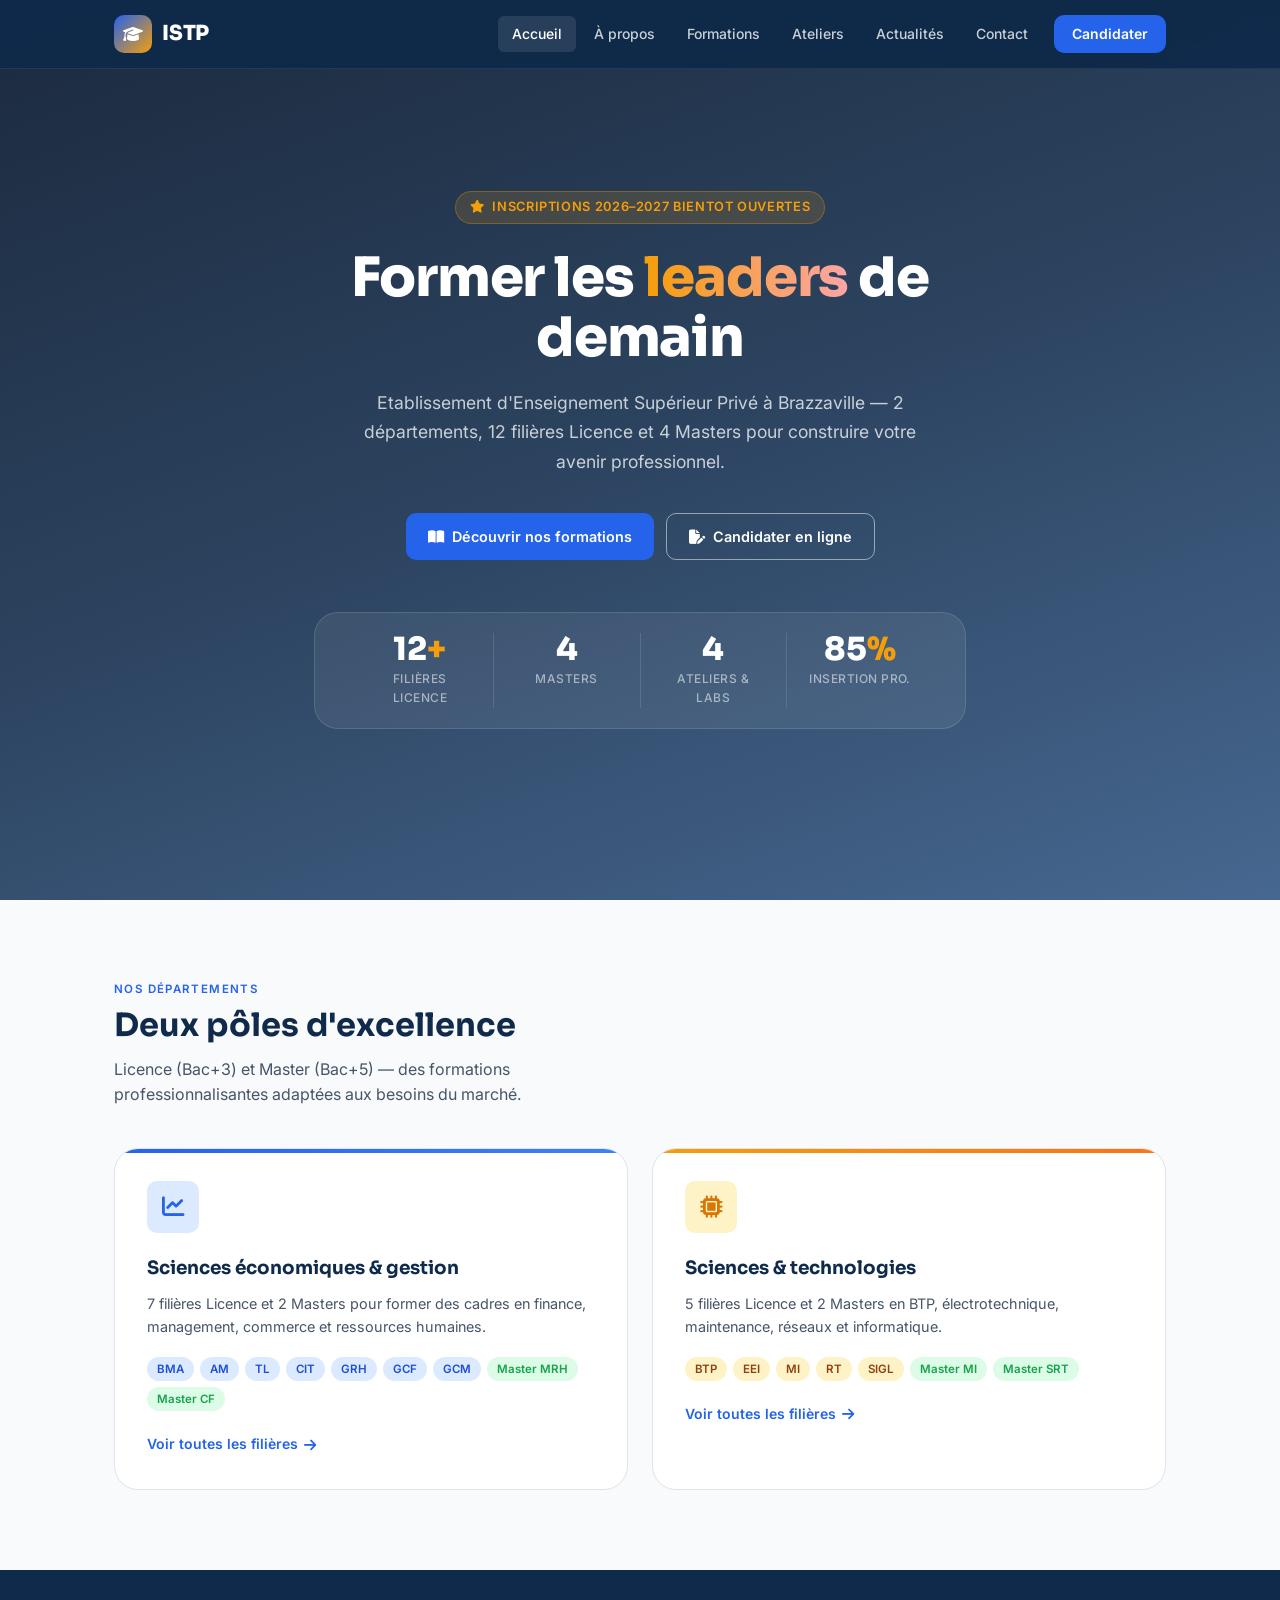
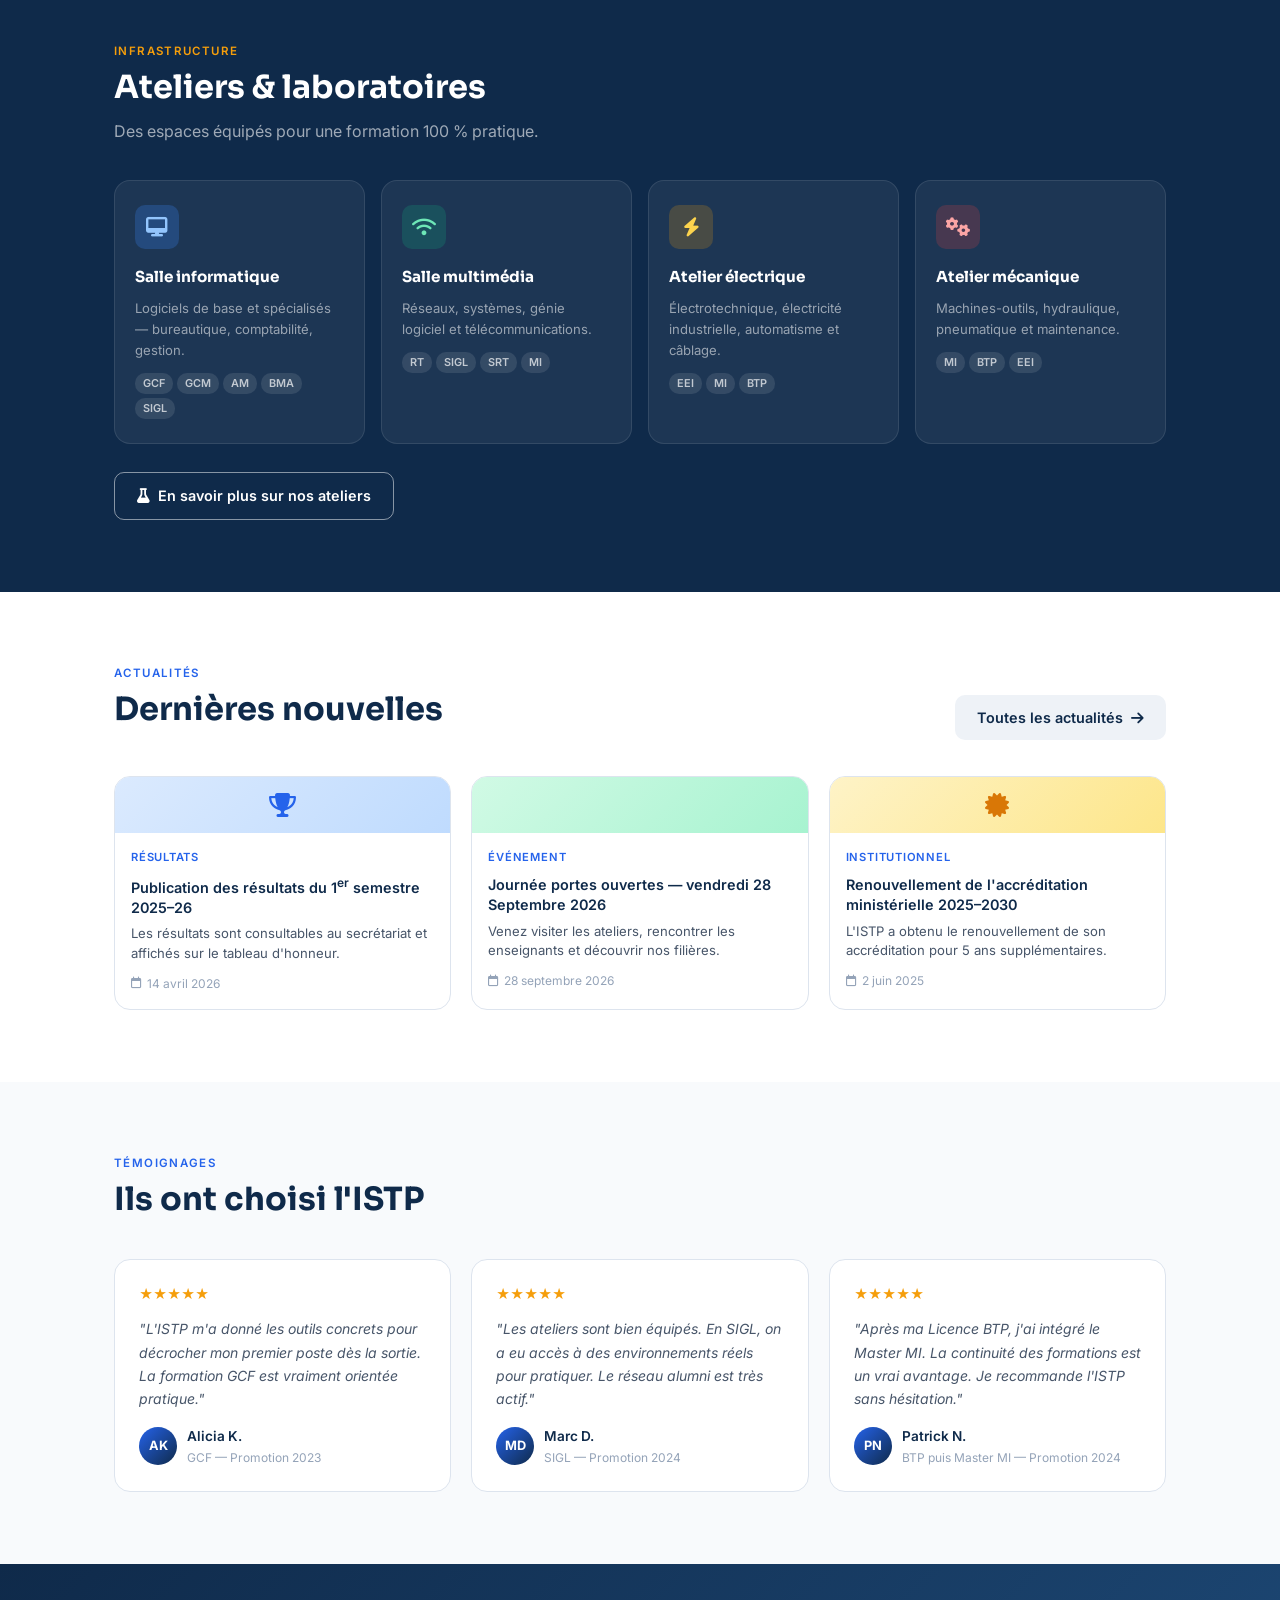
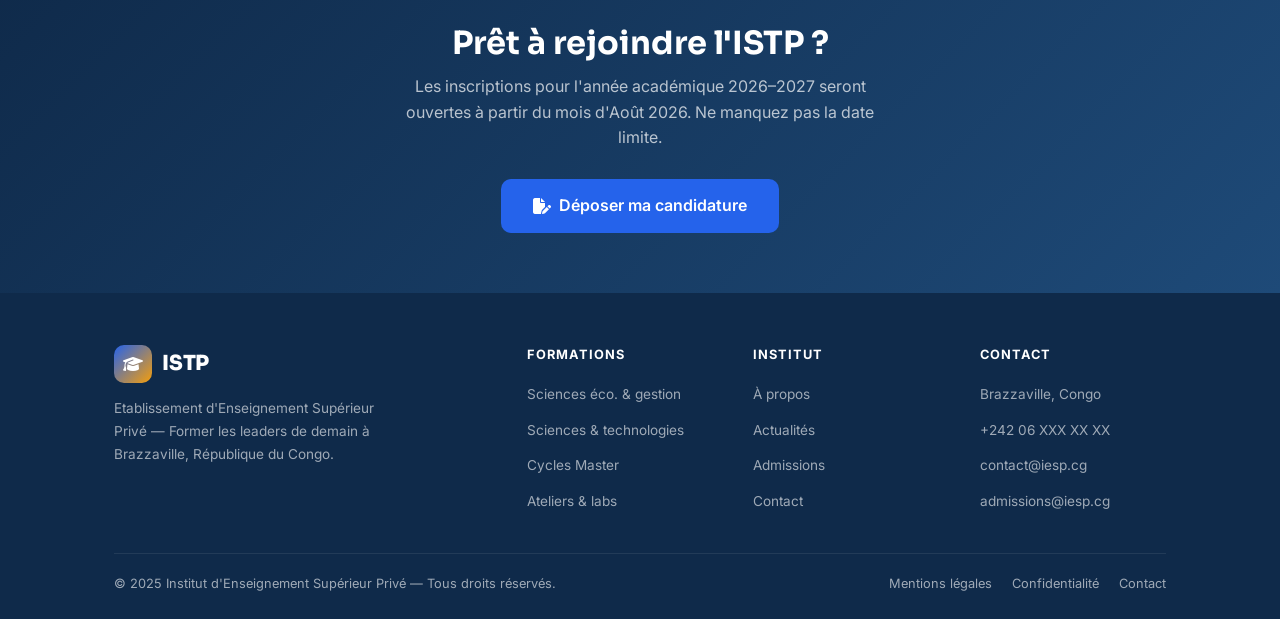
==== index.html @ 3ec04740 "Premier envoi du site ISTP" ====
<!DOCTYPE html>
<html lang="fr">
<head>
  <meta charset="UTF-8">
  <meta name="viewport" content="width=device-width, initial-scale=1.0">
  <meta name="description" content="Institut d'Enseignement Supérieur Privé — 2 départements, 12 filières Licence et 4 Masters à Brazzaville, Congo.">
  <title>IESP — Accueil</title>
  <link rel="preconnect" href="https://fonts.googleapis.com">
  <link rel="preconnect" href="https://fonts.gstatic.com" crossorigin>
  <link href="https://fonts.googleapis.com/css2?family=Inter:wght@300;400;500;600;700&family=Sora:wght@400;600;700;800&display=swap" rel="stylesheet">
  <link rel="stylesheet" href="https://cdnjs.cloudflare.com/ajax/libs/font-awesome/6.5.0/css/all.min.css">
  <link rel="stylesheet" href="css/style.css">
</head>
<body>

<!-- ═══════ HEADER ═══════ -->
<header id="header">
  <div class="container">
    <div class="header-inner">
      <a class="logo" href="index.html">
        <div class="logo-icon"><i class="fa-solid fa-graduation-cap"></i></div>
        ISTP<span></span>
      </a>
      <nav class="nav-links">
        <a href="index.html" class="active">Accueil</a>
        <a href="apropos.html">À propos</a>
        <a href="formations.html">Formations</a>
        <a href="ateliers.html">Ateliers</a>
        <a href="actualites.html">Actualités</a>
        <a href="contact.html">Contact</a>
        <a href="admissions.html" class="nav-cta">Candidater</a>
      </nav>
      <button class="hamburger" onclick="toggleMenu()" aria-label="Menu">
        <span></span><span></span><span></span>
      </button>
    </div>
  </div>
  <nav class="mobile-menu" id="mobileMenu">
    <a href="index.html"><i class="fa-solid fa-house"></i> Accueil</a>
    <a href="apropos.html"><i class="fa-solid fa-building-columns"></i> À propos</a>
    <a href="formations.html"><i class="fa-solid fa-book-open"></i> Formations</a>
    <a href="ateliers.html"><i class="fa-solid fa-screwdriver-wrench"></i> Ateliers</a>
    <a href="actualites.html"><i class="fa-solid fa-newspaper"></i> Actualités</a>
    <a href="contact.html"><i class="fa-solid fa-envelope"></i> Contact</a>
    <a href="admissions.html" style="color:var(--accent)"><i class="fa-solid fa-file-pen"></i> Candidater</a>
  </nav>
</header>

<!-- ═══════ HERO ═══════ -->
<section id="hero">
  <div class="hero-content">
    <div class="hero-eyebrow"><i class="fa-solid fa-star"></i> Inscriptions 2026–2027 bientot ouvertes</div>
    <h1 class="hero-title">Former les <span class="highlight">leaders</span> de demain</h1>
    <p class="hero-sub">Etablissement d'Enseignement Supérieur Privé à Brazzaville — 2 départements, 12 filières Licence et 4 Masters pour construire votre avenir professionnel.</p>
    <div class="hero-btns">
      <a href="formations.html" class="btn btn-primary"><i class="fa-solid fa-book-open"></i> Découvrir nos formations</a>
      <a href="admissions.html" class="btn btn-outline"><i class="fa-solid fa-file-pen"></i> Candidater en ligne</a>
    </div>
    <div class="hero-stats">
      <div class="hero-stat"><div class="num">12<span>+</span></div><div class="lbl">Filières Licence</div></div>
      <div class="hero-stat"><div class="num">4</div><div class="lbl">Masters</div></div>
      <div class="hero-stat"><div class="num">4</div><div class="lbl">Ateliers & labs</div></div>
      <div class="hero-stat"><div class="num">85<span>%</span></div><div class="lbl">Insertion pro.</div></div>
    </div>
  </div>
</section>

<!-- ═══════ DÉPARTEMENTS ═══════ -->
<section class="depts-section">
  <div class="container">
    <div class="section-label">Nos départements</div>
    <div class="section-title">Deux pôles d'excellence</div>
    <p class="section-sub">Licence (Bac+3) et Master (Bac+5) — des formations professionnalisantes adaptées aux besoins du marché.</p>
    <div class="depts-grid">
      <div class="dept-card seg fade-up">
        <div class="dept-icon"><i class="fa-solid fa-chart-line"></i></div>
        <h3>Sciences économiques & gestion</h3>
        <p>7 filières Licence et 2 Masters pour former des cadres en finance, management, commerce et ressources humaines.</p>
        <div class="dept-filieres">
          <span class="badge blue">BMA</span><span class="badge blue">AM</span><span class="badge blue">TL</span>
          <span class="badge blue">CIT</span><span class="badge blue">GRH</span><span class="badge blue">GCF</span>
          <span class="badge blue">GCM</span><span class="badge green">Master MRH</span><span class="badge green">Master CF</span>
        </div>
        <a class="dept-link" href="formations.html">Voir toutes les filières <i class="fa-solid fa-arrow-right"></i></a>
      </div>
      <div class="dept-card st fade-up">
        <div class="dept-icon"><i class="fa-solid fa-microchip"></i></div>
        <h3>Sciences & technologies</h3>
        <p>5 filières Licence et 2 Masters en BTP, électrotechnique, maintenance, réseaux et informatique.</p>
        <div class="dept-filieres">
          <span class="badge amber">BTP</span><span class="badge amber">EEI</span><span class="badge amber">MI</span>
          <span class="badge amber">RT</span><span class="badge amber">SIGL</span>
          <span class="badge green">Master MI</span><span class="badge green">Master SRT</span>
        </div>
        <a class="dept-link" href="formations.html">Voir toutes les filières <i class="fa-solid fa-arrow-right"></i></a>
      </div>
    </div>
  </div>
</section>

<!-- ═══════ ATELIERS STRIP ═══════ -->
<section class="ateliers-strip">
  <div class="container">
    <div class="section-label" style="color:var(--accent)">Infrastructure</div>
    <div class="section-title" style="color:var(--white)">Ateliers & laboratoires</div>
    <p class="section-sub" style="color:rgba(255,255,255,.6)">Des espaces équipés pour une formation 100 % pratique.</p>
    <div class="ateliers-grid">
      <div class="atelier-card fade-up">
        <div class="atelier-icon"><i class="fa-solid fa-desktop"></i></div>
        <h4>Salle informatique</h4>
        <p>Logiciels de base et spécialisés — bureautique, comptabilité, gestion.</p>
        <div class="atelier-tags"><span class="atag">GCF</span><span class="atag">GCM</span><span class="atag">AM</span><span class="atag">BMA</span><span class="atag">SIGL</span></div>
      </div>
      <div class="atelier-card fade-up">
        <div class="atelier-icon"><i class="fa-solid fa-wifi"></i></div>
        <h4>Salle multimédia</h4>
        <p>Réseaux, systèmes, génie logiciel et télécommunications.</p>
        <div class="atelier-tags"><span class="atag">RT</span><span class="atag">SIGL</span><span class="atag">SRT</span><span class="atag">MI</span></div>
      </div>
      <div class="atelier-card fade-up">
        <div class="atelier-icon"><i class="fa-solid fa-bolt"></i></div>
        <h4>Atelier électrique</h4>
        <p>Électrotechnique, électricité industrielle, automatisme et câblage.</p>
        <div class="atelier-tags"><span class="atag">EEI</span><span class="atag">MI</span><span class="atag">BTP</span></div>
      </div>
      <div class="atelier-card fade-up">
        <div class="atelier-icon"><i class="fa-solid fa-gears"></i></div>
        <h4>Atelier mécanique</h4>
        <p>Machines-outils, hydraulique, pneumatique et maintenance.</p>
        <div class="atelier-tags"><span class="atag">MI</span><span class="atag">BTP</span><span class="atag">EEI</span></div>
      </div>
    </div>
    <div style="margin-top:28px">
      <a href="ateliers.html" class="btn btn-outline"><i class="fa-solid fa-flask"></i> En savoir plus sur nos ateliers</a>
    </div>
  </div>
</section>

<!-- ═══════ ACTUALITÉS ═══════ -->
<section class="news-section">
  <div class="container">
    <div class="news-header">
      <div>
        <div class="section-label">Actualités</div>
        <div class="section-title">Dernières nouvelles</div>
      </div>
      <a href="actualites.html" class="btn btn-ghost">Toutes les actualités <i class="fa-solid fa-arrow-right"></i></a>
    </div>
    <div class="news-grid">
      <div class="news-card fade-up">
        <div class="news-img res"><i class="fa-solid fa-trophy"></i></div>
        <div class="news-body">
          <div class="news-cat">Résultats</div>
          <h4>Publication des résultats du 1<sup>er</sup> semestre 2025–26</h4>
          <p>Les résultats sont consultables au secrétariat et affichés sur le tableau d'honneur.</p>
          <div class="news-date"><i class="fa-regular fa-calendar"></i> 14 avril 2026</div>
        </div>
      </div>
      <div class="news-card fade-up">
        <div class="news-img evt"><i class="fa-solid fa-calendar-star"></i></div>
        <div class="news-body">
          <div class="news-cat">Événement</div>
          <h4>Journée portes ouvertes — vendredi 28 Septembre 2026</h4>
          <p>Venez visiter les ateliers, rencontrer les enseignants et découvrir nos filières.</p>
          <div class="news-date"><i class="fa-regular fa-calendar"></i> 28 septembre 2026</div>
        </div>
      </div>
      <div class="news-card fade-up">
        <div class="news-img inst"><i class="fa-solid fa-certificate"></i></div>
        <div class="news-body">
          <div class="news-cat">Institutionnel</div>
          <h4>Renouvellement de l'accréditation ministérielle 2025–2030</h4>
          <p>L'ISTP a obtenu le renouvellement de son accréditation pour 5 ans supplémentaires.</p>
          <div class="news-date"><i class="fa-regular fa-calendar"></i> 2 juin 2025</div>
        </div>
      </div>
    </div>
  </div>
</section>

<!-- ═══════ TÉMOIGNAGES ═══════ -->
<section class="testi-section">
  <div class="container">
    <div class="section-label">Témoignages</div>
    <div class="section-title">Ils ont choisi l'ISTP</div>
    <div class="testi-grid">
      <div class="testi-card fade-up">
        <div class="testi-stars">★★★★★</div>
        <p>"L'ISTP m'a donné les outils concrets pour décrocher mon premier poste dès la sortie. La formation GCF est vraiment orientée pratique."</p>
        <div class="testi-author">
          <div class="testi-avatar">AK</div>
          <div><div class="testi-name">Alicia K.</div><div class="testi-role">GCF — Promotion 2023</div></div>
        </div>
      </div>
      <div class="testi-card fade-up">
        <div class="testi-stars">★★★★★</div>
        <p>"Les ateliers sont bien équipés. En SIGL, on a eu accès à des environnements réels pour pratiquer. Le réseau alumni est très actif."</p>
        <div class="testi-author">
          <div class="testi-avatar">MD</div>
          <div><div class="testi-name">Marc D.</div><div class="testi-role">SIGL — Promotion 2024</div></div>
        </div>
      </div>
      <div class="testi-card fade-up">
        <div class="testi-stars">★★★★★</div>
        <p>"Après ma Licence BTP, j'ai intégré le Master MI. La continuité des formations est un vrai avantage. Je recommande l'ISTP sans hésitation."</p>
        <div class="testi-author">
          <div class="testi-avatar">PN</div>
          <div><div class="testi-name">Patrick N.</div><div class="testi-role">BTP puis Master MI — Promotion 2024</div></div>
        </div>
      </div>
    </div>
  </div>
</section>

<!-- ═══════ CTA ═══════ -->
<section class="cta-banner">
  <div class="container">
    <div class="section-title">Prêt à rejoindre l'ISTP ?</div>
    <p>Les inscriptions pour l'année académique 2026–2027 seront ouvertes  à partir du mois d'Août 2026. Ne manquez pas la date limite.</p>
    <a href="admissions.html" class="btn btn-primary" style="font-size:1rem;padding:14px 32px"><i class="fa-solid fa-file-pen"></i> Déposer ma candidature</a>
  </div>
</section>

<!-- ═══════ FOOTER ═══════ -->
<footer id="footer">
  <div class="container">
    <div class="footer-top">
      <div class="footer-brand">
        <a class="logo" href="index.html"><div class="logo-icon"><i class="fa-solid fa-graduation-cap"></i></div>ISTP</a>
        <p>Etablissement d'Enseignement Supérieur Privé — Former les leaders de demain à Brazzaville, République du Congo.</p>
      </div>
      <div class="footer-col">
        <h5>Formations</h5>
        <ul>
          <li><a href="formations.html">Sciences éco. & gestion</a></li>
          <li><a href="formations.html">Sciences & technologies</a></li>
          <li><a href="formations.html">Cycles Master</a></li>
          <li><a href="ateliers.html">Ateliers & labs</a></li>
        </ul>
      </div>
      <div class="footer-col">
        <h5>Institut</h5>
        <ul>
          <li><a href="apropos.html">À propos</a></li>
          <li><a href="actualites.html">Actualités</a></li>
          <li><a href="admissions.html">Admissions</a></li>
          <li><a href="contact.html">Contact</a></li>
        </ul>
      </div>
      <div class="footer-col">
        <h5>Contact</h5>
        <ul>
          <li><a href="#">Brazzaville, Congo</a></li>
          <li><a href="tel:+242060000000">+242 06 XXX XX XX</a></li>
          <li><a href="mailto:contact@iesp.cg">contact@iesp.cg</a></li>
          <li><a href="mailto:admissions@iesp.cg">admissions@iesp.cg</a></li>
        </ul>
      </div>
    </div>
    <div class="footer-bottom">
      <p>© 2025 Institut d'Enseignement Supérieur Privé — Tous droits réservés.</p>
      <div class="footer-bottom-links">
        <a href="#">Mentions légales</a>
        <a href="#">Confidentialité</a>
        <a href="contact.html">Contact</a>
      </div>
    </div>
  </div>
</footer>

<button id="scrollTop" onclick="scrollToTop()" title="Haut de page"><i class="fa-solid fa-chevron-up"></i></button>
<script src="js/main.js"></script>
</body>
</html>
---- css/style.css ----
/* ═══════════════════════════════════════════════════════════
   IESP — Institut d'Enseignement Supérieur Privé
   Feuille de style principale (partagée par toutes les pages)
   ═══════════════════════════════════════════════════════════ */

/* ─── TOKENS ─────────────────────────────────────────────── */
:root {
  --navy:       #0F2A4A;
  --navy-mid:   #1A3A5C;
  --blue:       #2563EB;
  --blue-light: #3B82F6;
  --accent:     #F59E0B;
  --accent-lt:  #FEF3C7;
  --surface:    #F8FAFC;
  --surface2:   #EEF2F7;
  --border:     #DDE4EE;
  --text:       #1E293B;
  --text-2:     #475569;
  --text-3:     #94A3B8;
  --white:      #FFFFFF;
  --green:      #16A34A;
  --green-lt:   #DCFCE7;
  --radius-sm:  6px;
  --radius-md:  10px;
  --radius-lg:  16px;
  --radius-xl:  24px;
  --shadow-sm:  0 1px 3px rgba(15,42,74,.08), 0 1px 2px rgba(15,42,74,.06);
  --shadow-md:  0 4px 16px rgba(15,42,74,.10), 0 2px 6px rgba(15,42,74,.07);
  --shadow-lg:  0 12px 40px rgba(15,42,74,.14);
  --transition: .22s cubic-bezier(.4,0,.2,1);
}

/* ─── RESET ───────────────────────────────────────────────── */
*, *::before, *::after { box-sizing: border-box; margin: 0; padding: 0; }
html  { scroll-behavior: smooth; font-size: 16px; }
body  {
  font-family: 'Inter', system-ui, sans-serif;
  color: var(--text);
  background: var(--white);
  line-height: 1.6;
  -webkit-font-smoothing: antialiased;
}
img   { max-width: 100%; display: block; }
a     { text-decoration: none; color: inherit; }
button{ cursor: pointer; font-family: inherit; }
ul    { list-style: none; }

/* ─── UTILITAIRES ─────────────────────────────────────────── */
.container {
  max-width: 1100px;
  margin: 0 auto;
  padding: 0 24px;
}
.section-label {
  font-size: .72rem; font-weight: 600;
  letter-spacing: .12em; text-transform: uppercase;
  color: var(--blue); margin-bottom: 8px;
}
.section-title {
  font-family: 'Sora', sans-serif;
  font-size: 2rem; font-weight: 700;
  color: var(--navy); line-height: 1.2; margin-bottom: 12px;
}
.section-sub {
  font-size: 1rem; color: var(--text-2); max-width: 520px;
}

/* Badges */
.badge {
  display: inline-flex; align-items: center; gap: 4px;
  font-size: .72rem; font-weight: 600; padding: 3px 10px;
  border-radius: 20px; background: var(--surface2); color: var(--navy-mid);
}
.badge.green  { background: var(--green-lt);  color: var(--green); }
.badge.amber  { background: var(--accent-lt); color: #92400E; }
.badge.blue   { background: #DBEAFE;          color: #1D4ED8; }

/* Boutons */
.btn {
  display: inline-flex; align-items: center; gap: 8px;
  padding: 11px 22px; border-radius: var(--radius-md);
  font-size: .9rem; font-weight: 600; border: none;
  transition: var(--transition); white-space: nowrap;
}
.btn-primary { background: var(--blue); color: var(--white); }
.btn-primary:hover {
  background: #1D4ED8;
  transform: translateY(-1px);
  box-shadow: var(--shadow-md);
}
.btn-outline {
  background: transparent; color: var(--white);
  border: 1.5px solid rgba(255,255,255,.5);
}
.btn-outline:hover { background: rgba(255,255,255,.12); }
.btn-navy { background: var(--navy); color: var(--white); }
.btn-navy:hover {
  background: var(--navy-mid);
  transform: translateY(-1px);
  box-shadow: var(--shadow-md);
}
.btn-ghost { background: var(--surface2); color: var(--navy); }
.btn-ghost:hover { background: var(--border); }

/* Animations */
.fade-up {
  opacity: 0; transform: translateY(24px);
  transition: opacity .5s ease, transform .5s ease;
}
.fade-up.visible { opacity: 1; transform: translateY(0); }

/* ─── HEADER ──────────────────────────────────────────────── */
#header {
  position: fixed; top: 0; left: 0; right: 0; z-index: 1000;
  background: rgba(15,42,74,.97);
  backdrop-filter: blur(12px);
  border-bottom: 1px solid rgba(255,255,255,.08);
  transition: box-shadow var(--transition);
}
#header.scrolled { box-shadow: var(--shadow-lg); }

.header-inner {
  display: flex; align-items: center;
  justify-content: space-between; height: 68px;
}
.logo {
  display: flex; align-items: center; gap: 10px;
  font-family: 'Sora', sans-serif;
  font-size: 1.3rem; font-weight: 800;
  color: var(--white); letter-spacing: -.01em;
}
.logo-icon {
  width: 38px; height: 38px; border-radius: 10px;
  background: linear-gradient(135deg, var(--blue) 0%, var(--accent) 100%);
  display: flex; align-items: center; justify-content: center;
  font-size: 1rem; color: var(--white);
}
.logo span { color: var(--accent); }

.nav-links {
  display: flex; align-items: center; gap: 4px;
}
.nav-links a {
  padding: 7px 14px; border-radius: var(--radius-sm);
  font-size: .875rem; font-weight: 500;
  color: rgba(255,255,255,.78); transition: var(--transition);
}
.nav-links a:hover,
.nav-links a.active {
  color: var(--white); background: rgba(255,255,255,.1);
}
.nav-cta {
  margin-left: 8px !important;
  background: var(--blue) !important;
  color: var(--white) !important;
  border-radius: var(--radius-md) !important;
  padding: 8px 18px !important;
  font-weight: 600 !important;
}
.nav-cta:hover { background: #1D4ED8 !important; }

/* Menu hamburger */
.hamburger {
  display: none; flex-direction: column; gap: 5px;
  background: none; border: none; padding: 6px;
}
.hamburger span {
  display: block; width: 24px; height: 2px;
  background: var(--white); border-radius: 2px;
  transition: var(--transition);
}
.mobile-menu {
  display: none; flex-direction: column;
  background: var(--navy);
  border-top: 1px solid rgba(255,255,255,.08);
  padding: 12px 24px 20px;
}
.mobile-menu.open { display: flex; }
.mobile-menu a {
  padding: 11px 0; font-size: .95rem; font-weight: 500;
  color: rgba(255,255,255,.8);
  border-bottom: 1px solid rgba(255,255,255,.06);
  display: flex; align-items: center; gap: 10px;
}
.mobile-menu a:last-child { border-bottom: none; }

/* ─── BANDEAU PAGE INTÉRIEURE ─────────────────────────────── */
.page-top    { padding-top: 68px; }
.page-banner {
  background: linear-gradient(135deg, var(--navy) 0%, var(--navy-mid) 60%, #1E4A78 100%);
  padding: 72px 0 52px; text-align: center;
}
.page-banner h1 {
  font-family: 'Sora', sans-serif;
  font-size: 2.2rem; font-weight: 800;
  color: var(--white); margin-bottom: 12px;
}
.page-banner p {
  font-size: 1rem; color: rgba(255,255,255,.7);
  max-width: 520px; margin: 0 auto;
}
.breadcrumb {
  display: flex; align-items: center; justify-content: center;
  gap: 6px; font-size: .8rem;
  color: rgba(255,255,255,.5); margin-bottom: 20px;
}
.breadcrumb a { color: var(--accent); }
.breadcrumb i { font-size: .65rem; }

/* ─── FORMULAIRES ─────────────────────────────────────────── */
.contact-form-card {
  background: var(--white); border: 1.5px solid var(--border);
  border-radius: var(--radius-xl); padding: 32px;
  box-shadow: var(--shadow-sm);
}
.contact-form-card h3 {
  font-family: 'Sora', sans-serif;
  font-size: 1.2rem; font-weight: 700;
  color: var(--navy); margin-bottom: 20px;
}
.form-row {
  display: grid; grid-template-columns: 1fr 1fr;
  gap: 14px; margin-bottom: 14px;
}
.form-group {
  display: flex; flex-direction: column;
  gap: 5px; margin-bottom: 14px;
}
.form-group label {
  font-size: .8rem; font-weight: 600; color: var(--text-2);
}
.form-group input,
.form-group select,
.form-group textarea {
  padding: 10px 12px;
  border: 1.5px solid var(--border);
  border-radius: var(--radius-md);
  font-size: .875rem; font-family: inherit;
  color: var(--text); background: var(--white);
  transition: border-color var(--transition);
}
.form-group input:focus,
.form-group select:focus,
.form-group textarea:focus {
  outline: none; border-color: var(--blue);
  box-shadow: 0 0 0 3px rgba(37,99,235,.1);
}
.form-group textarea { height: 90px; resize: vertical; }
.form-note {
  font-size: .75rem; color: var(--text-3); margin-top: 8px;
  display: flex; align-items: center; gap: 5px;
}

/* ─── FOOTER ──────────────────────────────────────────────── */
#footer {
  background: var(--navy);
  color: rgba(255,255,255,.6);
  padding: 52px 0 24px;
}
.footer-top {
  display: grid;
  grid-template-columns: 2fr 1fr 1fr 1fr;
  gap: 40px; margin-bottom: 40px;
}
.footer-brand p {
  font-size: .85rem; line-height: 1.7; max-width: 280px;
  margin-top: 14px;
}
.footer-col h5 {
  font-size: .8rem; font-weight: 700;
  letter-spacing: .08em; text-transform: uppercase;
  color: var(--white); margin-bottom: 16px;
}
.footer-col ul { display: flex; flex-direction: column; gap: 10px; }
.footer-col ul li a {
  font-size: .85rem; transition: color var(--transition);
}
.footer-col ul li a:hover { color: var(--white); }
.footer-bottom {
  border-top: 1px solid rgba(255,255,255,.08);
  padding-top: 20px;
  display: flex; justify-content: space-between;
  align-items: center; flex-wrap: wrap; gap: 10px;
}
.footer-bottom p { font-size: .8rem; }
.footer-bottom-links { display: flex; gap: 20px; }
.footer-bottom-links a {
  font-size: .8rem; transition: color var(--transition);
}
.footer-bottom-links a:hover { color: var(--white); }

/* ─── SCROLL TO TOP ───────────────────────────────────────── */
#scrollTop {
  position: fixed; bottom: 28px; right: 28px; z-index: 999;
  width: 44px; height: 44px; border-radius: 50%;
  background: var(--blue); color: var(--white);
  border: none; font-size: .9rem;
  box-shadow: var(--shadow-md);
  opacity: 0; pointer-events: none;
  transition: var(--transition);
}
#scrollTop.show { opacity: 1; pointer-events: auto; }
#scrollTop:hover { background: var(--navy); transform: translateY(-2px); }

/* ═══════════════════════════════════════════════════════════
   PAGE: ACCUEIL (index.html)
   ═══════════════════════════════════════════════════════════ */
#hero {
  min-height: 100vh; display: flex;
  flex-direction: column; justify-content: center;
  background:
    linear-gradient(160deg,
      rgba(10,25,47,.93) 0%,
      rgba(15,42,74,.88) 50%,
      rgba(30,70,120,.82) 100%),
    url('https://images.unsplash.com/photo-1523050854058-8df90110c9f1?w=1600&q=80')
    center/cover no-repeat;
}
.hero-content {
  max-width: 700px; padding: 80px 24px 60px;
  margin: 0 auto; text-align: center;
}
.hero-eyebrow {
  display: inline-flex; align-items: center; gap: 8px;
  background: rgba(245,158,11,.15);
  border: 1px solid rgba(245,158,11,.3);
  color: var(--accent); font-size: .8rem; font-weight: 600;
  padding: 5px 14px; border-radius: 20px; margin-bottom: 24px;
  letter-spacing: .05em; text-transform: uppercase;
}
.hero-title {
  font-family: 'Sora', sans-serif;
  font-size: clamp(2.2rem, 5vw, 3.4rem);
  font-weight: 800; color: var(--white);
  line-height: 1.1; margin-bottom: 20px; letter-spacing: -.02em;
}
.hero-title .highlight {
  background: linear-gradient(90deg, var(--accent), #FCA5A5);
  -webkit-background-clip: text;
  -webkit-text-fill-color: transparent;
}
.hero-sub {
  font-size: 1.1rem; color: rgba(255,255,255,.75);
  margin-bottom: 36px; line-height: 1.7;
  max-width: 560px; margin-left: auto; margin-right: auto;
}
.hero-btns {
  display: flex; gap: 12px;
  justify-content: center; flex-wrap: wrap; margin-bottom: 52px;
}
.hero-stats {
  display: flex; justify-content: center;
  background: rgba(255,255,255,.07);
  border: 1px solid rgba(255,255,255,.12);
  border-radius: var(--radius-xl);
  padding: 20px 32px; flex-wrap: wrap;
}
.hero-stat {
  flex: 1; min-width: 100px; text-align: center;
  padding: 0 20px;
  border-right: 1px solid rgba(255,255,255,.12);
}
.hero-stat:last-child { border-right: none; }
.hero-stat .num {
  font-family: 'Sora', sans-serif;
  font-size: 2rem; font-weight: 800;
  color: var(--white); line-height: 1; margin-bottom: 4px;
}
.hero-stat .num span { color: var(--accent); }
.hero-stat .lbl {
  font-size: .75rem; color: rgba(255,255,255,.55);
  font-weight: 500; letter-spacing: .04em; text-transform: uppercase;
}

/* Départements */
.depts-section  { padding: 80px 0; background: var(--surface); }
.depts-grid     { display: grid; grid-template-columns: 1fr 1fr; gap: 24px; margin-top: 40px; }
.dept-card {
  background: var(--white); border-radius: var(--radius-xl);
  border: 1.5px solid var(--border); padding: 32px;
  transition: var(--transition); position: relative; overflow: hidden;
}
.dept-card::before {
  content: ''; position: absolute; top: 0; left: 0; right: 0; height: 4px;
}
.dept-card.seg::before { background: linear-gradient(90deg, var(--blue), var(--blue-light)); }
.dept-card.st::before  { background: linear-gradient(90deg, var(--accent), #F97316); }
.dept-card:hover {
  border-color: var(--blue);
  box-shadow: var(--shadow-md);
  transform: translateY(-3px);
}
.dept-icon {
  width: 52px; height: 52px; border-radius: var(--radius-md);
  display: flex; align-items: center; justify-content: center;
  font-size: 1.4rem; margin-bottom: 20px;
}
.dept-card.seg .dept-icon { background: #DBEAFE; color: var(--blue); }
.dept-card.st  .dept-icon { background: var(--accent-lt); color: #D97706; }
.dept-card h3 {
  font-family: 'Sora', sans-serif;
  font-size: 1.15rem; font-weight: 700;
  color: var(--navy); margin-bottom: 10px;
}
.dept-card p { font-size: .9rem; color: var(--text-2); margin-bottom: 18px; line-height: 1.6; }
.dept-filieres { display: flex; flex-wrap: wrap; gap: 6px; margin-bottom: 20px; }
.dept-link {
  display: inline-flex; align-items: center; gap: 6px;
  font-size: .875rem; font-weight: 600; color: var(--blue);
  transition: gap var(--transition);
}
.dept-link:hover { gap: 10px; }

/* Ateliers strip */
.ateliers-strip { padding: 72px 0; background: var(--navy); }
.ateliers-grid  { display: grid; grid-template-columns: repeat(4,1fr); gap: 16px; margin-top: 36px; }
.atelier-card {
  background: rgba(255,255,255,.06);
  border: 1px solid rgba(255,255,255,.1);
  border-radius: var(--radius-lg); padding: 24px 20px;
  transition: var(--transition);
}
.atelier-card:hover { background: rgba(255,255,255,.1); transform: translateY(-3px); }
.atelier-icon {
  width: 44px; height: 44px; border-radius: var(--radius-md);
  display: flex; align-items: center; justify-content: center;
  font-size: 1.2rem; margin-bottom: 16px;
}
.atelier-card:nth-child(1) .atelier-icon { background: rgba(59,130,246,.25); color: #93C5FD; }
.atelier-card:nth-child(2) .atelier-icon { background: rgba(16,185,129,.2);  color: #6EE7B7; }
.atelier-card:nth-child(3) .atelier-icon { background: rgba(245,158,11,.2);  color: #FCD34D; }
.atelier-card:nth-child(4) .atelier-icon { background: rgba(239,68,68,.2);   color: #FCA5A5; }
.atelier-card h4 {
  font-family: 'Sora', sans-serif;
  font-size: .95rem; font-weight: 700; color: var(--white); margin-bottom: 8px;
}
.atelier-card p  { font-size: .82rem; color: rgba(255,255,255,.55); line-height: 1.6; margin-bottom: 12px; }
.atelier-tags    { display: flex; flex-wrap: wrap; gap: 4px; }
.atag {
  font-size: .68rem; font-weight: 600; padding: 2px 8px;
  border-radius: 10px; background: rgba(255,255,255,.1); color: rgba(255,255,255,.7);
}

/* Actualités accueil */
.news-section { padding: 72px 0; }
.news-header  { display: flex; justify-content: space-between; align-items: flex-end; margin-bottom: 36px; }
.news-grid    { display: grid; grid-template-columns: repeat(3,1fr); gap: 20px; }
.news-card {
  background: var(--white); border: 1.5px solid var(--border);
  border-radius: var(--radius-lg); overflow: hidden; transition: var(--transition);
}
.news-card:hover { border-color: var(--blue); box-shadow: var(--shadow-md); transform: translateY(-3px); }
.news-img {
  height: 56px; display: flex; align-items: center;
  justify-content: center; font-size: 1.5rem;
}
.news-img.res  { background: linear-gradient(135deg, #DBEAFE, #BFDBFE); color: var(--blue); }
.news-img.evt  { background: linear-gradient(135deg, #D1FAE5, #A7F3D0); color: var(--green); }
.news-img.inst { background: linear-gradient(135deg, var(--accent-lt), #FDE68A); color: #D97706; }
.news-body     { padding: 16px; }
.news-cat {
  font-size: .7rem; font-weight: 600;
  letter-spacing: .07em; text-transform: uppercase;
  color: var(--blue); margin-bottom: 8px;
}
.news-body h4  { font-size: .9rem; font-weight: 600; color: var(--navy); line-height: 1.4; margin-bottom: 6px; }
.news-body p   { font-size: .82rem; color: var(--text-2); line-height: 1.5; }
.news-date     { font-size: .75rem; color: var(--text-3); margin-top: 10px; display: flex; align-items: center; gap: 5px; }

/* Témoignages */
.testi-section { padding: 72px 0; background: var(--surface); }
.testi-grid    { display: grid; grid-template-columns: repeat(3,1fr); gap: 20px; margin-top: 40px; }
.testi-card {
  background: var(--white); border: 1.5px solid var(--border);
  border-radius: var(--radius-lg); padding: 24px;
}
.testi-stars   { color: var(--accent); font-size: .85rem; margin-bottom: 12px; }
.testi-card p  { font-size: .875rem; color: var(--text-2); font-style: italic; line-height: 1.65; margin-bottom: 16px; }
.testi-author  { display: flex; align-items: center; gap: 10px; }
.testi-avatar  {
  width: 38px; height: 38px; border-radius: 50%;
  background: linear-gradient(135deg, var(--blue), var(--navy));
  display: flex; align-items: center; justify-content: center;
  font-size: .8rem; font-weight: 700; color: var(--white); flex-shrink: 0;
}
.testi-name    { font-size: .85rem; font-weight: 600; color: var(--navy); }
.testi-role    { font-size: .75rem; color: var(--text-3); }

/* CTA Banner */
.cta-banner {
  padding: 60px 0;
  background: linear-gradient(135deg, var(--navy) 0%, #1E4A78 100%);
  text-align: center;
}
.cta-banner .section-title { color: var(--white); margin-bottom: 12px; }
.cta-banner p { color: rgba(255,255,255,.7); font-size: 1rem; margin-bottom: 28px; max-width: 480px; margin-left: auto; margin-right: auto; }

/* ═══════════════════════════════════════════════════════════
   PAGE: À PROPOS
   ═══════════════════════════════════════════════════════════ */
.about-intro   { padding: 72px 0; }
.about-grid    { display: grid; grid-template-columns: 1fr 1fr; gap: 60px; align-items: center; }
.about-img-wrap {
  border-radius: var(--radius-xl); overflow: hidden;
  background: linear-gradient(135deg, var(--surface2), var(--border));
  height: 360px; display: flex; align-items: center; justify-content: center;
}
.about-img-placeholder { text-align: center; color: var(--text-3); }
.about-img-placeholder i { font-size: 3rem; margin-bottom: 12px; display: block; }
.about-img-placeholder p { font-size: .85rem; }
.about-text .section-title { font-size: 1.7rem; }
.about-text p  { font-size: .95rem; color: var(--text-2); margin-bottom: 14px; line-height: 1.75; }
.about-text .signature { font-weight: 600; color: var(--blue); font-size: .9rem; margin-top: 20px; }

.values-section { padding: 60px 0; background: var(--surface); }
.values-grid    { display: grid; grid-template-columns: repeat(3,1fr); gap: 20px; margin-top: 36px; }
.value-card {
  background: var(--white); border: 1.5px solid var(--border);
  border-radius: var(--radius-lg); padding: 24px; text-align: center;
  transition: var(--transition);
}
.value-card:hover { border-color: var(--blue); box-shadow: var(--shadow-sm); }
.value-icon  { font-size: 1.6rem; margin-bottom: 12px; color: var(--blue); }
.value-card h4 { font-size: .95rem; font-weight: 700; color: var(--navy); margin-bottom: 6px; }
.value-card p  { font-size: .82rem; color: var(--text-2); line-height: 1.5; }

.partners-section { padding: 60px 0; }
.partners-row  { display: flex; flex-wrap: wrap; gap: 10px; margin-top: 24px; }
.partner-badge {
  padding: 8px 18px; background: var(--surface2);
  border: 1.5px solid var(--border); border-radius: var(--radius-md);
  font-size: .82rem; font-weight: 600; color: var(--navy-mid);
  display: flex; align-items: center; gap: 7px;
}

/* ═══════════════════════════════════════════════════════════
   PAGE: FORMATIONS
   ═══════════════════════════════════════════════════════════ */
.formations-section { padding: 60px 0; }
.dept-switcher {
  display: flex; background: var(--surface2);
  border-radius: var(--radius-md); padding: 4px;
  margin-bottom: 32px; border: 1.5px solid var(--border);
  width: fit-content;
}
.dept-btn {
  padding: 10px 24px; border-radius: var(--radius-sm);
  font-size: .875rem; font-weight: 600; border: none;
  background: transparent; color: var(--text-2);
  transition: var(--transition);
}
.dept-btn.active { background: var(--white); color: var(--navy); box-shadow: var(--shadow-sm); }
.cycle-switcher { display: flex; gap: 8px; margin-bottom: 28px; }
.cycle-btn {
  display: flex; align-items: center; gap: 7px;
  padding: 8px 18px; border-radius: 20px;
  font-size: .82rem; font-weight: 600;
  border: 1.5px solid var(--border);
  background: transparent; color: var(--text-2);
  transition: var(--transition);
}
.cycle-btn.active { background: var(--navy); color: var(--white); border-color: var(--navy); }
.cycle-btn .count {
  background: rgba(255,255,255,.2); color: var(--white);
  font-size: .68rem; padding: 1px 6px; border-radius: 10px;
}
.cycle-btn:not(.active) .count { background: var(--surface2); color: var(--text-3); }
.filieres-grid { display: grid; grid-template-columns: repeat(2,1fr); gap: 16px; }
.filiere-card {
  background: var(--white); border: 1.5px solid var(--border);
  border-radius: var(--radius-lg); padding: 22px; transition: var(--transition);
}
.filiere-card:hover { border-color: var(--blue); box-shadow: var(--shadow-md); }
.filiere-header { display: flex; align-items: flex-start; justify-content: space-between; margin-bottom: 10px; }
.filiere-code {
  font-size: .75rem; font-weight: 800; letter-spacing: .05em;
  padding: 3px 10px; border-radius: 20px;
}
.filiere-code.seg    { background: #DBEAFE; color: #1D4ED8; }
.filiere-code.st     { background: var(--accent-lt); color: #D97706; }
.filiere-code.master { background: var(--green-lt); color: var(--green); }
.filiere-card h4 { font-size: 1rem; font-weight: 700; color: var(--navy); margin-bottom: 8px; line-height: 1.3; }
.filiere-card p  { font-size: .85rem; color: var(--text-2); line-height: 1.6; margin-bottom: 14px; }
.filiere-meta    { display: flex; gap: 8px; flex-wrap: wrap; }
.dept-panel      { display: none; }
.dept-panel.active { display: block; }

/* ═══════════════════════════════════════════════════════════
   PAGE: ATELIERS
   ═══════════════════════════════════════════════════════════ */
.ateliers-page      { padding: 60px 0; }
.ateliers-page-grid { display: grid; grid-template-columns: 1fr 1fr; gap: 24px; }
.ateliers-page-card {
  background: var(--white); border: 1.5px solid var(--border);
  border-radius: var(--radius-xl); padding: 30px; transition: var(--transition);
}
.ateliers-page-card:hover { border-color: var(--blue); box-shadow: var(--shadow-md); transform: translateY(-3px); }
.atelier-page-icon {
  width: 54px; height: 54px; border-radius: var(--radius-md);
  display: flex; align-items: center; justify-content: center;
  font-size: 1.4rem; margin-bottom: 18px;
}
.ateliers-page-card:nth-child(1) .atelier-page-icon { background: #DBEAFE; color: var(--blue); }
.ateliers-page-card:nth-child(2) .atelier-page-icon { background: #D1FAE5; color: var(--green); }
.ateliers-page-card:nth-child(3) .atelier-page-icon { background: var(--accent-lt); color: #D97706; }
.ateliers-page-card:nth-child(4) .atelier-page-icon { background: #FCE7F3; color: #BE185D; }
.ateliers-page-card h3 {
  font-family: 'Sora', sans-serif;
  font-size: 1.1rem; font-weight: 700; color: var(--navy); margin-bottom: 10px;
}
.ateliers-page-card p  { font-size: .9rem; color: var(--text-2); line-height: 1.7; margin-bottom: 16px; }
.atelier-filieres-label {
  font-size: .72rem; font-weight: 700;
  letter-spacing: .08em; text-transform: uppercase;
  color: var(--text-3); margin-bottom: 8px;
}
.atelier-filieres-tags { display: flex; flex-wrap: wrap; gap: 6px; }
.atag-lg {
  font-size: .78rem; font-weight: 600; padding: 4px 12px;
  border-radius: 12px; background: var(--surface2); color: var(--navy-mid);
}

/* ═══════════════════════════════════════════════════════════
   PAGE: ADMISSIONS
   ═══════════════════════════════════════════════════════════ */
.admissions-section { padding: 60px 0; }
.admissions-grid {
  display: grid; grid-template-columns: 1fr 1.1fr;
  gap: 48px; align-items: start;
}
.deadline-box {
  background: linear-gradient(135deg, var(--accent-lt), #FDE68A);
  border: 1.5px solid #FCD34D; border-radius: var(--radius-lg);
  padding: 16px 20px; margin-bottom: 28px;
  display: flex; align-items: center; gap: 14px;
}
.deadline-box i  { font-size: 1.4rem; color: #D97706; flex-shrink: 0; }
.deadline-box h4 { font-size: .9rem; font-weight: 700; color: #92400E; margin-bottom: 2px; }
.deadline-box p  { font-size: .8rem; color: #B45309; }
.steps-list      { display: flex; flex-direction: column; }
.step-item       { display: flex; gap: 16px; position: relative; }
.step-item:not(:last-child)::after {
  content: ''; position: absolute;
  left: 19px; top: 44px; bottom: -4px;
  width: 2px; background: var(--border);
}
.step-num {
  width: 40px; height: 40px; border-radius: 50%;
  background: var(--navy); color: var(--white);
  display: flex; align-items: center; justify-content: center;
  font-family: 'Sora', sans-serif; font-weight: 700; font-size: .9rem;
  flex-shrink: 0; position: relative; z-index: 1;
}
.step-body       { padding-bottom: 28px; }
.step-body h4    { font-size: 1rem; font-weight: 700; color: var(--navy); margin-bottom: 6px; }
.step-body p     { font-size: .875rem; color: var(--text-2); line-height: 1.65; }

/* ═══════════════════════════════════════════════════════════
   PAGE: ACTUALITÉS
   ═══════════════════════════════════════════════════════════ */
.actualites-section { padding: 60px 0; }
.actu-filters   { display: flex; gap: 8px; margin-bottom: 32px; flex-wrap: wrap; }
.filter-btn {
  padding: 7px 16px; border: 1.5px solid var(--border);
  border-radius: 20px; font-size: .82rem; font-weight: 600;
  background: transparent; color: var(--text-2); transition: var(--transition);
}
.filter-btn.active { background: var(--navy); color: var(--white); border-color: var(--navy); }
.actu-big-grid  { display: grid; grid-template-columns: repeat(2,1fr); gap: 20px; margin-bottom: 48px; }
.actu-full-card {
  background: var(--white); border: 1.5px solid var(--border);
  border-radius: var(--radius-lg); overflow: hidden; transition: var(--transition);
}
.actu-full-card:hover { border-color: var(--blue); box-shadow: var(--shadow-md); transform: translateY(-3px); }
.actu-img       { height: 80px; display: flex; align-items: center; justify-content: center; font-size: 2rem; }
.actu-img.res   { background: linear-gradient(135deg, #DBEAFE, #BFDBFE); color: var(--blue); }
.actu-img.evt   { background: linear-gradient(135deg, #D1FAE5, #A7F3D0); color: var(--green); }
.actu-img.inst  { background: linear-gradient(135deg, var(--accent-lt), #FDE68A); color: #D97706; }
.actu-img.part  { background: linear-gradient(135deg, #FCE7F3, #FBCFE8); color: #DB2777; }
.actu-body      { padding: 20px; }
.actu-body .cat {
  font-size: .7rem; font-weight: 700;
  letter-spacing: .08em; text-transform: uppercase;
  color: var(--blue); margin-bottom: 8px;
}
.actu-body h4   { font-size: 1rem; font-weight: 700; color: var(--navy); line-height: 1.4; margin-bottom: 8px; }
.actu-body p    { font-size: .85rem; color: var(--text-2); line-height: 1.6; }
.actu-meta      { font-size: .75rem; color: var(--text-3); margin-top: 12px; display: flex; align-items: center; gap: 5px; }

/* Agenda */
.agenda-section { padding: 0 0 60px; }
.agenda-title   {
  font-family: 'Sora', sans-serif;
  font-size: 1.4rem; font-weight: 700;
  color: var(--navy); margin-bottom: 20px;
}
.event-list     { display: flex; flex-direction: column; gap: 12px; }
.event-item {
  display: flex; gap: 16px; align-items: flex-start;
  padding: 16px 20px; background: var(--white);
  border: 1.5px solid var(--border); border-radius: var(--radius-lg);
  transition: var(--transition);
}
.event-item:hover { border-color: var(--blue); box-shadow: var(--shadow-sm); }
.event-date {
  min-width: 48px; background: var(--navy);
  color: var(--white); border-radius: var(--radius-md);
  padding: 6px 4px; text-align: center; flex-shrink: 0;
}
.event-date .day   { font-family: 'Sora', sans-serif; font-size: 1.3rem; font-weight: 800; line-height: 1; }
.event-date .month { font-size: .65rem; font-weight: 600; opacity: .7; text-transform: uppercase; margin-top: 2px; }
.event-info h4 { font-size: .95rem; font-weight: 700; color: var(--navy); margin-bottom: 4px; }
.event-info p  { font-size: .82rem; color: var(--text-2); }

/* ═══════════════════════════════════════════════════════════
   PAGE: CONTACT
   ═══════════════════════════════════════════════════════════ */
.contact-section { padding: 60px 0; }
.contact-grid {
  display: grid; grid-template-columns: 1fr 1.2fr;
  gap: 48px; align-items: start;
}
.contact-info-card {
  background: var(--navy); border-radius: var(--radius-xl); padding: 32px;
}
.contact-info-card h3 {
  font-family: 'Sora', sans-serif;
  font-size: 1.2rem; font-weight: 700;
  color: var(--white); margin-bottom: 24px;
}
.contact-item        { display: flex; gap: 14px; margin-bottom: 22px; }
.contact-item-icon {
  width: 40px; height: 40px; border-radius: var(--radius-md);
  background: rgba(255,255,255,.1);
  display: flex; align-items: center; justify-content: center;
  color: var(--accent); font-size: .95rem; flex-shrink: 0;
}
.contact-item h4 {
  font-size: .72rem; font-weight: 700; letter-spacing: .04em;
  text-transform: uppercase; color: rgba(255,255,255,.6); margin-bottom: 3px;
}
.contact-item p  { font-size: .9rem; color: var(--white); line-height: 1.5; }
.map-embed {
  background: var(--surface2); border-radius: var(--radius-lg);
  height: 150px; display: flex; flex-direction: column;
  align-items: center; justify-content: center;
  border: 1.5px dashed var(--border);
  margin-top: 20px; gap: 8px; color: var(--text-3);
}
.map-embed i { font-size: 2rem; }
.map-embed p { font-size: .82rem; }
.socials     { display: flex; gap: 10px; margin-top: 24px; }
.social-btn  {
  width: 38px; height: 38px; border-radius: var(--radius-md);
  background: rgba(255,255,255,.1);
  display: flex; align-items: center; justify-content: center;
  color: rgba(255,255,255,.7); font-size: .9rem; transition: var(--transition);
}
.social-btn:hover { background: var(--blue); color: var(--white); }

/* ═══════════════════════════════════════════════════════════
   RESPONSIVE
   ═══════════════════════════════════════════════════════════ */
@media (max-width: 900px) {
  .nav-links    { display: none; }
  .hamburger    { display: flex; }

  .depts-grid, .ateliers-grid, .news-grid, .testi-grid,
  .values-grid, .about-grid, .admissions-grid, .contact-grid,
  .footer-top, .ateliers-page-grid, .actu-big-grid {
    grid-template-columns: 1fr;
  }
  .footer-top   { gap: 24px; }
  .filieres-grid{ grid-template-columns: 1fr; }
  .hero-stat    { min-width: 80px; padding: 0 12px; }
  .hero-stat .num { font-size: 1.5rem; }
  .section-title{ font-size: 1.5rem; }
  .page-banner h1 { font-size: 1.7rem; }
  .form-row     { grid-template-columns: 1fr; }
}

@media (max-width: 600px) {
  .hero-title   { font-size: 2rem; }
  .hero-btns    { flex-direction: column; align-items: center; }
  .hero-stats   { flex-wrap: wrap; }
  .hero-stat    {
    flex: 1 0 40%; border-right: none;
    border-bottom: 1px solid rgba(255,255,255,.12);
    padding: 12px 8px;
  }
  .dept-switcher{ width: 100%; }
  .dept-btn     { flex: 1; }
  .container    { padding: 0 16px; }
}
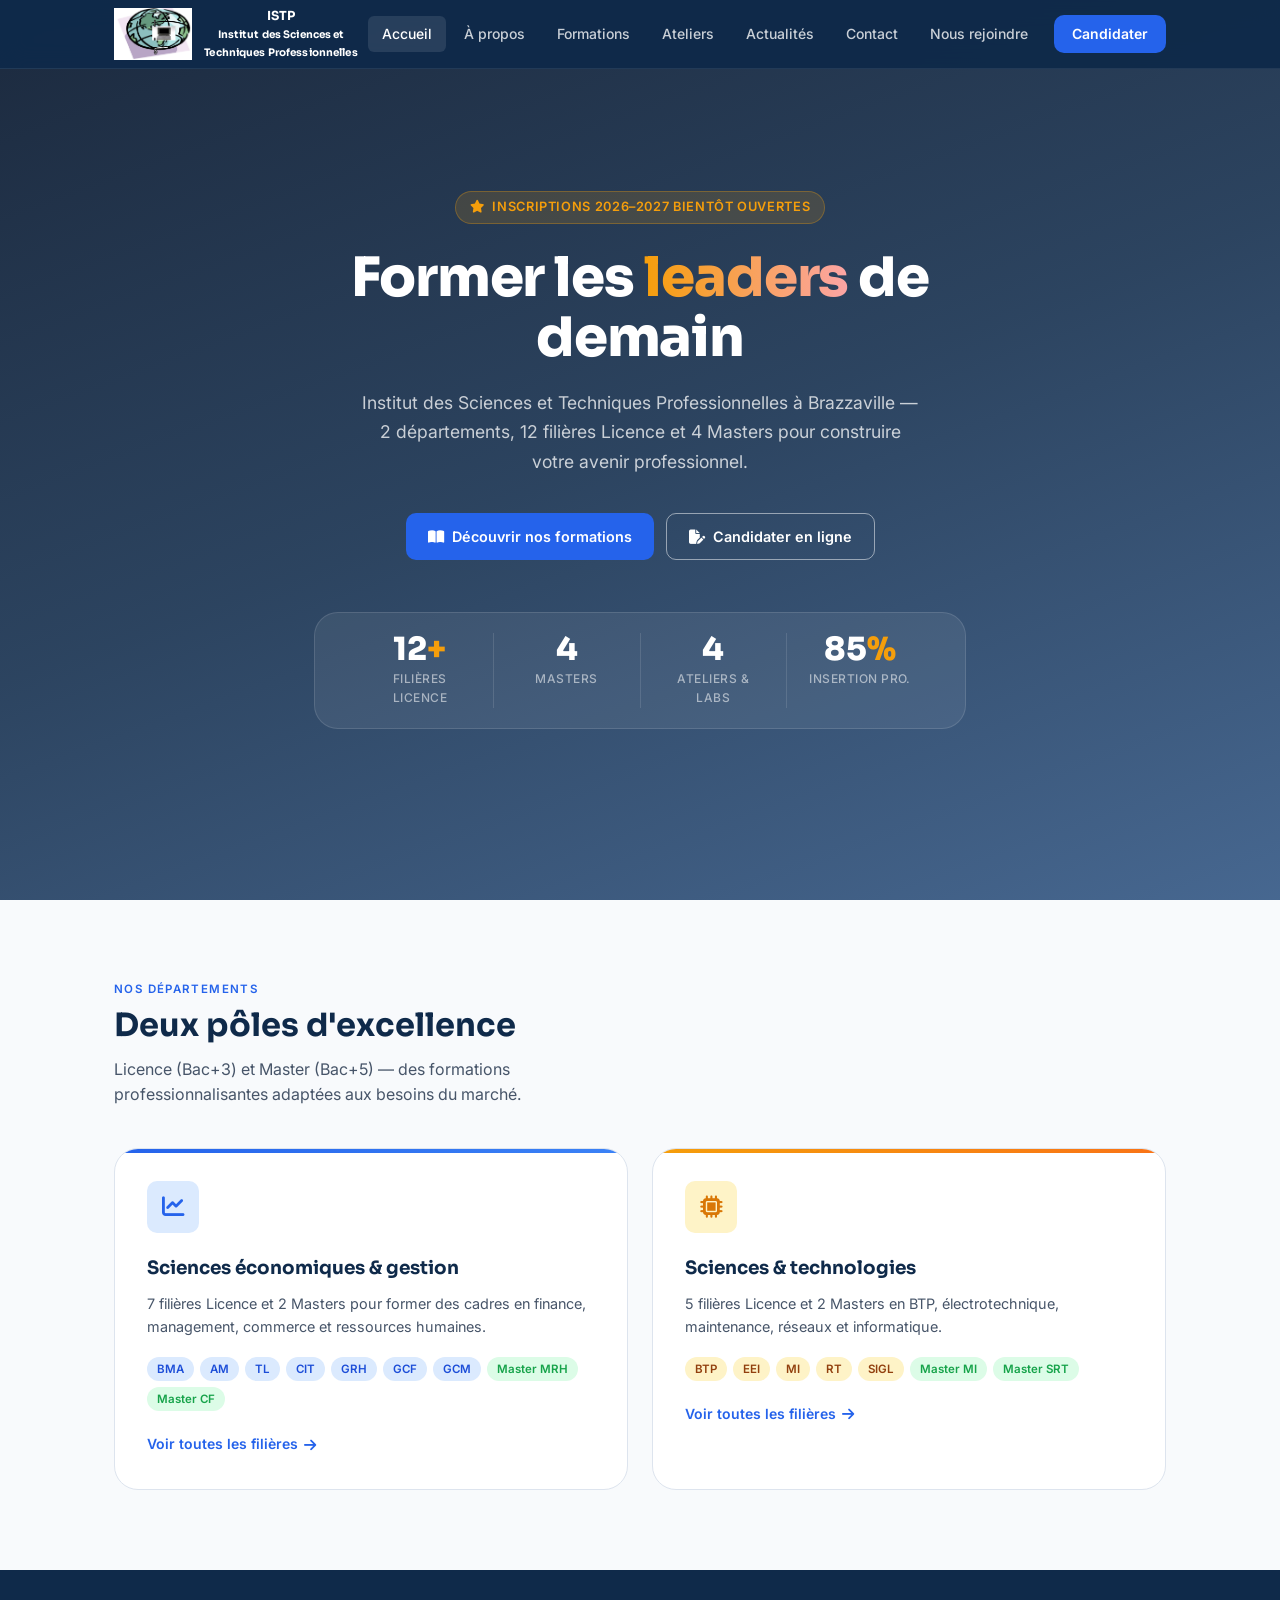
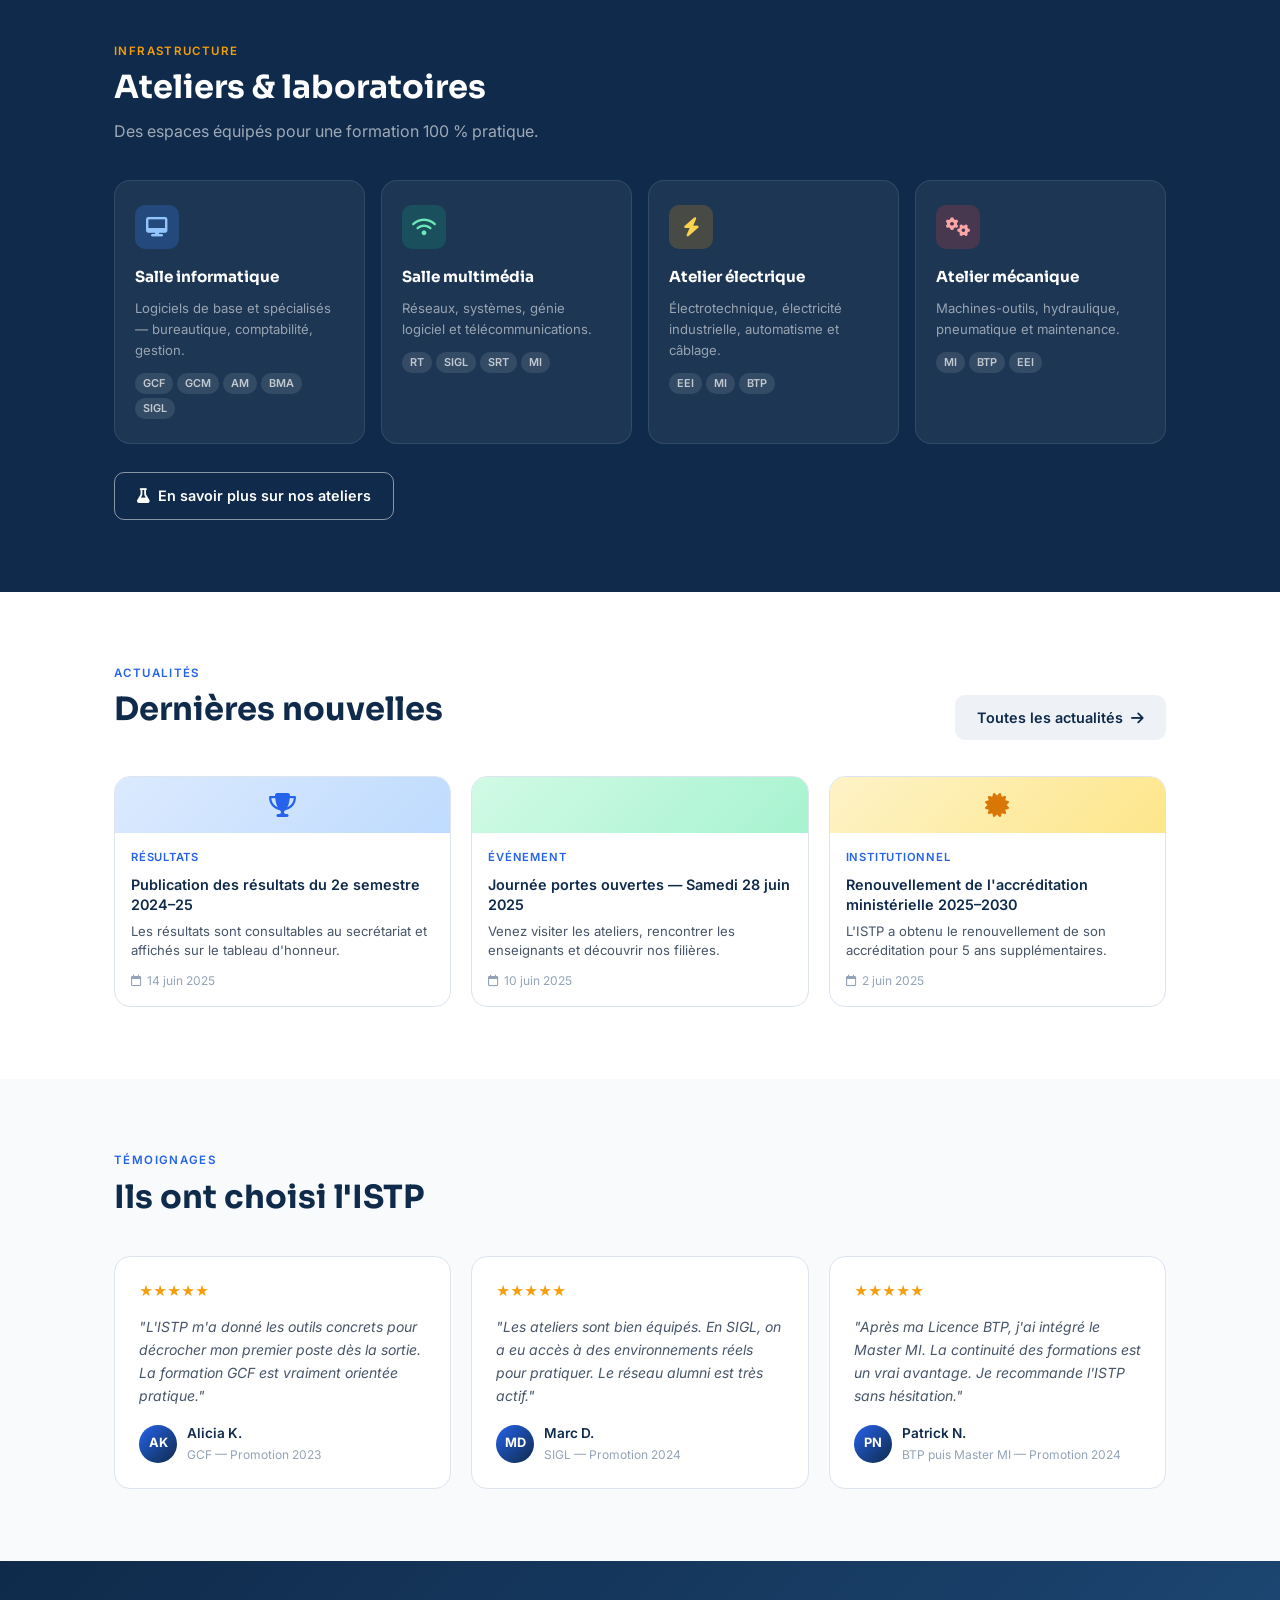
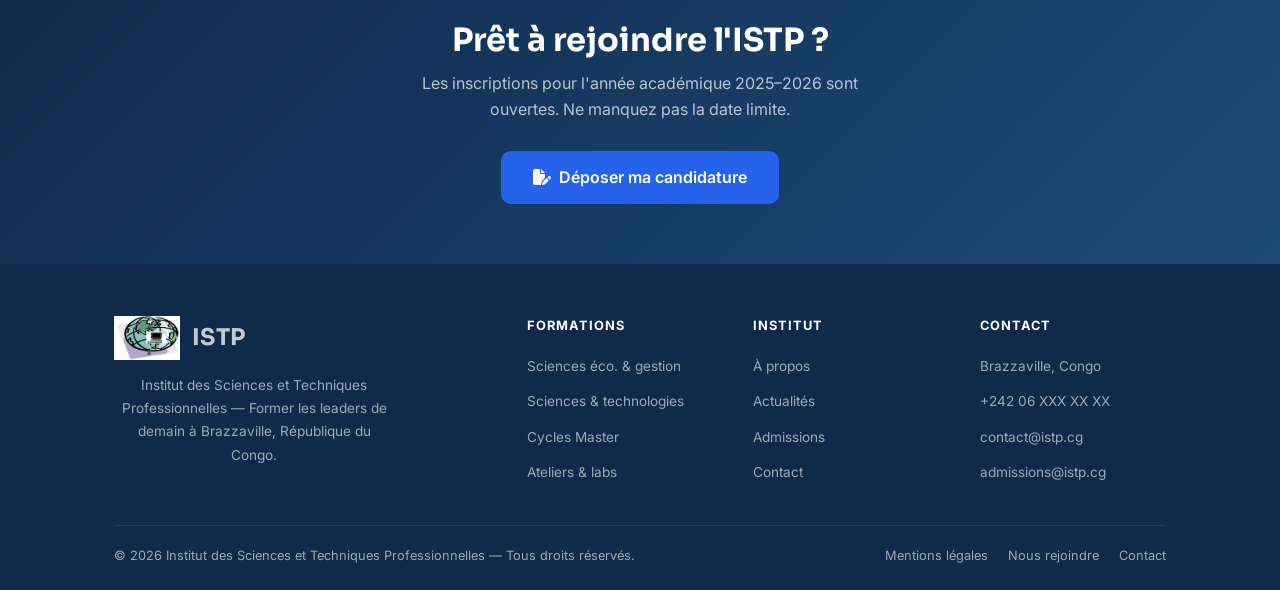
==== commit 7d4f6a4b: "Ajout des nouvelles pages et mise à jour du site" ====
--- a/index.html
+++ b/index.html
@@ -3,8 +3,8 @@
 <head>
   <meta charset="UTF-8">
   <meta name="viewport" content="width=device-width, initial-scale=1.0">
-  <meta name="description" content="Institut d'Enseignement Supérieur Privé — 2 départements, 12 filières Licence et 4 Masters à Brazzaville, Congo.">
-  <title>IESP — Accueil</title>
+  <meta name="description" content="Institut des Sciences et Techniques Professionnelles — 2 départements, 12 filières Licence et 4 Masters à Brazzaville, Congo.">
+  <title>ISTP — Accueil</title>
   <link rel="preconnect" href="https://fonts.googleapis.com">
   <link rel="preconnect" href="https://fonts.gstatic.com" crossorigin>
   <link href="https://fonts.googleapis.com/css2?family=Inter:wght@300;400;500;600;700&family=Sora:wght@400;600;700;800&display=swap" rel="stylesheet">
@@ -18,8 +18,8 @@
   <div class="container">
     <div class="header-inner">
       <a class="logo" href="index.html">
-        <div class="logo-icon"><i class="fa-solid fa-graduation-cap"></i></div>
-        ISTP<span></span>
+        <img src="images/logo_istp.png" alt="Logo ISTP" class="logo-img">
+        <span class="logo-text"><div align="center">ISTP<br><small>Institut des Sciences et <br>Techniques Professionnelles </small></div></span>
       </a>
       <nav class="nav-links">
         <a href="index.html" class="active">Accueil</a>
@@ -28,6 +28,7 @@
         <a href="ateliers.html">Ateliers</a>
         <a href="actualites.html">Actualités</a>
         <a href="contact.html">Contact</a>
+        <a href="nous-rejoindre.html">Nous rejoindre</a>
         <a href="admissions.html" class="nav-cta">Candidater</a>
       </nav>
       <button class="hamburger" onclick="toggleMenu()" aria-label="Menu">
@@ -42,6 +43,7 @@
     <a href="ateliers.html"><i class="fa-solid fa-screwdriver-wrench"></i> Ateliers</a>
     <a href="actualites.html"><i class="fa-solid fa-newspaper"></i> Actualités</a>
     <a href="contact.html"><i class="fa-solid fa-envelope"></i> Contact</a>
+    <a href="nous-rejoindre.html"><i class="fa-solid fa-share-nodes"></i> Nous rejoindre</a>
     <a href="admissions.html" style="color:var(--accent)"><i class="fa-solid fa-file-pen"></i> Candidater</a>
   </nav>
 </header>
@@ -49,9 +51,9 @@
 <!-- ═══════ HERO ═══════ -->
 <section id="hero">
   <div class="hero-content">
-    <div class="hero-eyebrow"><i class="fa-solid fa-star"></i> Inscriptions 2026–2027 bientot ouvertes</div>
+    <div class="hero-eyebrow"><i class="fa-solid fa-star"></i> Inscriptions 2026–2027 bientôt ouvertes</div>
     <h1 class="hero-title">Former les <span class="highlight">leaders</span> de demain</h1>
-    <p class="hero-sub">Etablissement d'Enseignement Supérieur Privé à Brazzaville — 2 départements, 12 filières Licence et 4 Masters pour construire votre avenir professionnel.</p>
+    <p class="hero-sub">Institut des Sciences et Techniques Professionnelles à Brazzaville — 2 départements, 12 filières Licence et 4 Masters pour construire votre avenir professionnel.</p>
     <div class="hero-btns">
       <a href="formations.html" class="btn btn-primary"><i class="fa-solid fa-book-open"></i> Découvrir nos formations</a>
       <a href="admissions.html" class="btn btn-outline"><i class="fa-solid fa-file-pen"></i> Candidater en ligne</a>
@@ -151,18 +153,18 @@
         <div class="news-img res"><i class="fa-solid fa-trophy"></i></div>
         <div class="news-body">
           <div class="news-cat">Résultats</div>
-          <h4>Publication des résultats du 1<sup>er</sup> semestre 2025–26</h4>
+          <h4>Publication des résultats du 2e semestre 2024–25</h4>
           <p>Les résultats sont consultables au secrétariat et affichés sur le tableau d'honneur.</p>
-          <div class="news-date"><i class="fa-regular fa-calendar"></i> 14 avril 2026</div>
+          <div class="news-date"><i class="fa-regular fa-calendar"></i> 14 juin 2025</div>
         </div>
       </div>
       <div class="news-card fade-up">
         <div class="news-img evt"><i class="fa-solid fa-calendar-star"></i></div>
         <div class="news-body">
           <div class="news-cat">Événement</div>
-          <h4>Journée portes ouvertes — vendredi 28 Septembre 2026</h4>
+          <h4>Journée portes ouvertes — Samedi 28 juin 2025</h4>
           <p>Venez visiter les ateliers, rencontrer les enseignants et découvrir nos filières.</p>
-          <div class="news-date"><i class="fa-regular fa-calendar"></i> 28 septembre 2026</div>
+          <div class="news-date"><i class="fa-regular fa-calendar"></i> 10 juin 2025</div>
         </div>
       </div>
       <div class="news-card fade-up">
@@ -216,7 +218,7 @@
 <section class="cta-banner">
   <div class="container">
     <div class="section-title">Prêt à rejoindre l'ISTP ?</div>
-    <p>Les inscriptions pour l'année académique 2026–2027 seront ouvertes  à partir du mois d'Août 2026. Ne manquez pas la date limite.</p>
+    <p>Les inscriptions pour l'année académique 2025–2026 sont ouvertes. Ne manquez pas la date limite.</p>
     <a href="admissions.html" class="btn btn-primary" style="font-size:1rem;padding:14px 32px"><i class="fa-solid fa-file-pen"></i> Déposer ma candidature</a>
   </div>
 </section>
@@ -226,8 +228,8 @@
   <div class="container">
     <div class="footer-top">
       <div class="footer-brand">
-        <a class="logo" href="index.html"><div class="logo-icon"><i class="fa-solid fa-graduation-cap"></i></div>ISTP</a>
-        <p>Etablissement d'Enseignement Supérieur Privé — Former les leaders de demain à Brazzaville, République du Congo.</p>
+        <a class="logo logo-footer" href="index.html"><img src="images/logo_istp.png" alt="Logo ISTP" class="logo-img"><span class="logo-text"><H1>ISTP</H1></a>
+        <p align="center">Institut des Sciences et Techniques Professionnelles — Former les leaders de demain à Brazzaville, République du Congo.</p>
       </div>
       <div class="footer-col">
         <h5>Formations</h5>
@@ -252,16 +254,16 @@
         <ul>
           <li><a href="#">Brazzaville, Congo</a></li>
           <li><a href="tel:+242060000000">+242 06 XXX XX XX</a></li>
-          <li><a href="mailto:contact@iesp.cg">contact@iesp.cg</a></li>
-          <li><a href="mailto:admissions@iesp.cg">admissions@iesp.cg</a></li>
+          <li><a href="mailto:contact@istp.cg">contact@istp.cg</a></li>
+          <li><a href="mailto:admissions@istp.cg">admissions@istp.cg</a></li>
         </ul>
       </div>
     </div>
     <div class="footer-bottom">
-      <p>© 2025 Institut d'Enseignement Supérieur Privé — Tous droits réservés.</p>
+      <p>© 2026 Institut des Sciences et Techniques Professionnelles — Tous droits réservés.</p>
       <div class="footer-bottom-links">
-        <a href="#">Mentions légales</a>
-        <a href="#">Confidentialité</a>
+        <a href="mentions-legales.html">Mentions légales</a>
+        <a href="nous-rejoindre.html">Nous rejoindre</a>
         <a href="contact.html">Contact</a>
       </div>
     </div>
--- a/css/style.css
+++ b/css/style.css
@@ -1,5 +1,5 @@
 /* ═══════════════════════════════════════════════════════════
-   IESP — Institut d'Enseignement Supérieur Privé
+   ISTP — Institut des Sciences et Techniques Professionnelles
    Feuille de style principale (partagée par toutes les pages)
    ═══════════════════════════════════════════════════════════ */
 
@@ -124,18 +124,27 @@
   justify-content: space-between; height: 68px;
 }
 .logo {
-  display: flex; align-items: center; gap: 10px;
-  font-family: 'Sora', sans-serif;
-  font-size: 1.3rem; font-weight: 800;
-  color: var(--white); letter-spacing: -.01em;
-}
-.logo-icon {
-  width: 38px; height: 38px; border-radius: 10px;
-  background: linear-gradient(135deg, var(--blue) 0%, var(--accent) 100%);
-  display: flex; align-items: center; justify-content: center;
-  font-size: 1rem; color: var(--white);
-}
-.logo span { color: var(--accent); }
+  display: flex; align-items: center; gap: 12px;
+  text-decoration: none;
+}
+.logo-img {
+  height: 52px;
+  width: auto;
+  object-fit: contain;
+  display: block;
+  flex-shrink: 0;
+}
+.logo-text {
+  font-family: 'Sora', sans-serif;
+  font-size: .78rem;
+  font-weight: 700;
+  color: var(--white);
+  line-height: 1.45;
+  letter-spacing: .01em;
+}
+/* Footer logo */
+.logo-footer .logo-img  { height: 44px; }
+.logo-footer .logo-text { font-size: .72rem; color: rgba(255,255,255,.75); }
 
 .nav-links {
   display: flex; align-items: center; gap: 4px;
